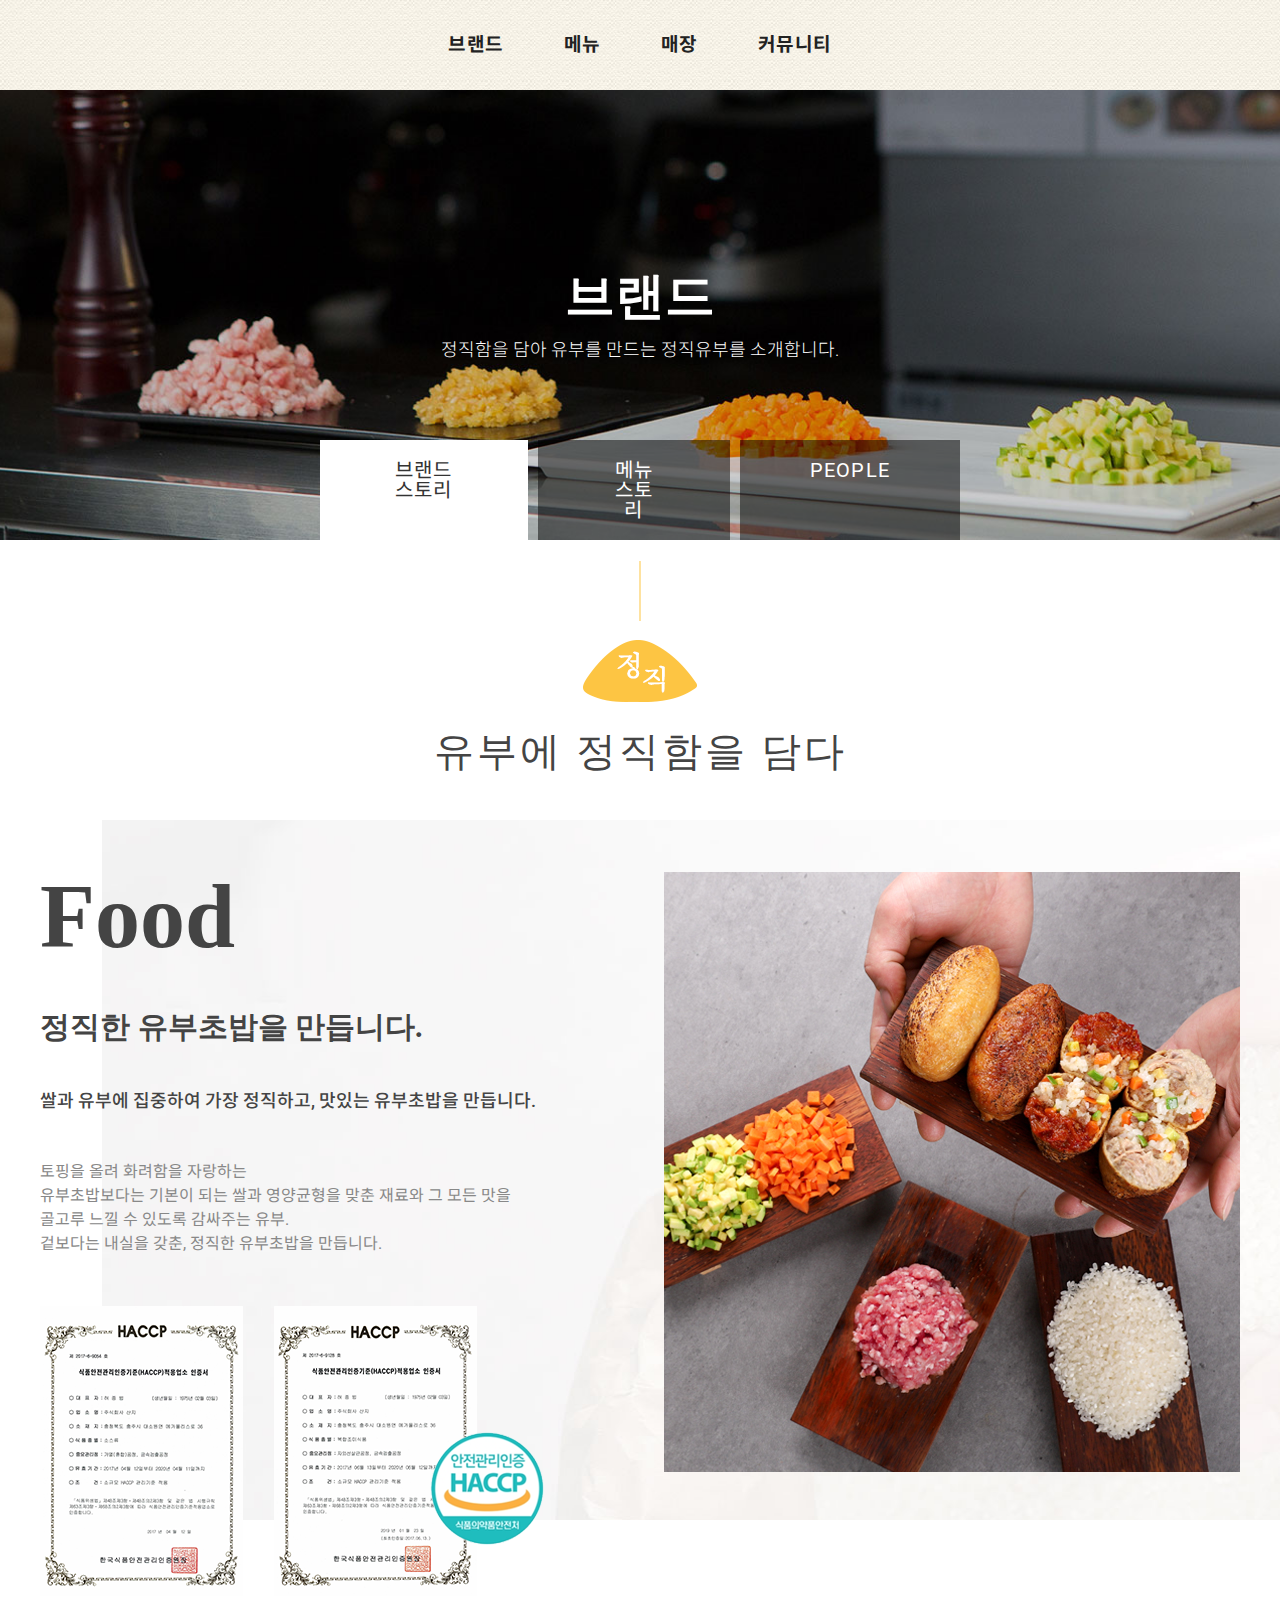
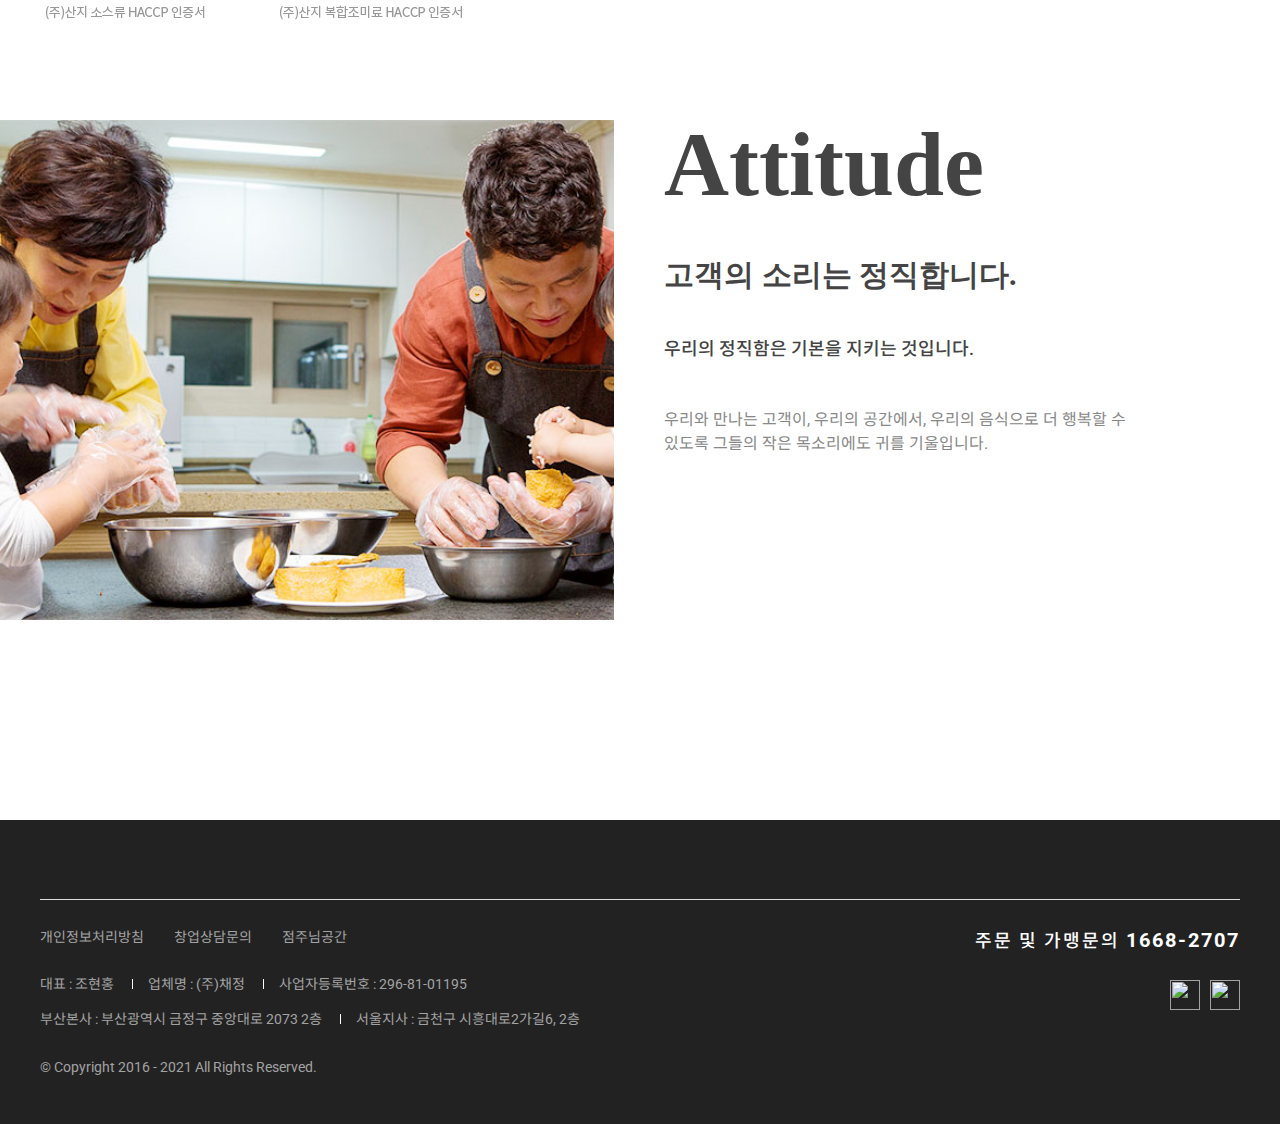
==== doc/brand01.html @ 8e42db9a "Add files via upload" ====
<!DOCTYPE html>
<html lang="en">

<head>
    <meta charset="UTF-8">
    <meta http-equiv="X-UA-Compatible" content="IE=edge">
    <meta name="viewport" content="width=device-width, initial-scale=1.0">
    <title>정직유부-유부초밥전문점</title>
    <link rel="stylesheet" href="../css/common.css">
    <link rel="stylesheet" href="../css/basic.css">
    <link rel="stylesheet" href="../css/font.css">
    <link rel="stylesheet" href="../css/slick.css">

    <link rel="stylesheet" href="../css/header.css">
    <link rel="stylesheet" href="../css/brand.css">
    <link rel="stylesheet" href="../css/footer.css">

    <script src="../js/jquery-1.12.4.min.js"></script>
    <script src="../js/slick.min.js"></script>
    <script src="../js/main.js"></script>
</head>

<body>
    <div class="Wrap">
        <header id="header">
            <div class="flex_inner h_flex">
                <h1>
                    <a href="./index.html">
                        <img src="./img/h_logo.png" alt="">
                    </a>
                </h1>
                <nav class="gnb">
                    <ul>
                        <li><a href="">브랜드</a></li>
                        <li><a href="">메뉴</a></li>
                        <li><a href="">매장</a></li>
                        <li><a href="">커뮤니티</a></li>
                    </ul>
                </nav>
                <div class="bar">
                    <a href="#!">
                        <i class="xi-bars"></i>
                    </a>
                </div>
            </div>

        </header>

        <main>
            <section class="brandNav">
                <div class="inner">
                    <h2>브랜드</h2>
                    <p>정직함을 담아 유부를 만드는 정직유부를 소개합니다.</p>
                </div>
                <div class="b_nav">
                    <ul>
                        <li class="on"><a href="../doc/brand01.html">브랜드스토리</a></li>
                        <li><a href="../doc/brand02.html">메뉴스토리</a></li>
                        <li><a href="../doc/brand03.html">PEOPLE</a></li>
                    </ul>
                </div>
            </section>
            <section class="subStory sec">
                <div class="story_food">
                    <div class="inner">
                        <div class="top">
                            <figure><img src="../img/sub/brand_ico.gif" alt=""></figure>
                            <h2>유부에 정직함을 담다</h2>
                        </div>
                        <div class="food_bg">
                            <div class="left">
                                <div class="story_tit">
                                    Food
                                </div>
                                <b>정직한 유부초밥을 만듭니다.</b>
                                <p>쌀과 유부에 집중하여 가장 정직하고, 맛있는 유부초밥을 만듭니다.</p>
                                <div class="story_text">
                                    <span>토핑을 올려 화려함을 자랑하는</span>
                                    <span>유부초밥보다는 기본이 되는 쌀과 영양균형을 맞춘 재료와 그 모든 맛을 </span>
                                    <span>골고루 느낄 수 있도록 감싸주는 유부. </span>
                                    <span>겉보다는 내실을 갖춘, 정직한 유부초밥을 만듭니다.</span>
                                </div>
                                <div class="food_haccp">
                                    <img src="../img/sub/brand01_img01.png" alt="">
                                </div>
                            </div>
                            <div class="right">
                                <div class="food_img"></div>
                            </div>
                        </div>
                    </div>
                </div>
                <div class="story_people">

                    <div class="left">
                        <div class="food_img"></div>
                    </div>
                    <div class="inner">
                        <div class="right">
                            <div class="story_tit">
                                Attitude
                            </div>
                            <b>고객의 소리는 정직합니다.</b>
                            <p>우리의 정직함은 기본을 지키는 것입니다.</p>
                            <div class="story_text">
                                <span>우리와 만나는 고객이, 우리의 공간에서, 우리의 음식으로 더 행복할 수</span>
                                <span>있도록 그들의 작은 목소리에도 귀를 기울입니다. </span>
                            </div>

                        </div>

                    </div>
                </div>
            </section>
        </main>

        <footer id="footer">
            <div class="inner">
                <div class="f_logo">
                    <img src="./img/f_logo.png" alt="">
                </div>
            </div>
            <div class="flex_inner">
                <div class="f_left">

                    <ul>
                        <li><a href="#!">개인정보처리방침</a></li>
                        <li><a href="#!">창업상담문의</a></li>
                        <li><a href="#!">점주님공간</a></li>
                    </ul>
                    <address>
                        <span>대표 : 조현홍</span>
                        <span>업체명 : (주)채정</span>
                        <span>사업자등록번호 : 296-81-01195</span>
                        <br>
                        <br>
                        <span>부산본사 : 부산광역시 금정구 중앙대로 2073 2층</span>
                        <span>서울지사 : 금천구 시흥대로2가길6, 2층</span>
                    </address>
                    <div class="copy">&copy; Copyright 2016 - 2021 All Rights Reserved.</div>
                </div>
                <div class="f_right">
                    <div class="f_tel">
                        <strong><i class="xi-call"></i>주문 및 가맹문의 <b>1668-2707</b></strong>
                    </div>
                    <div class="f_sns">
                        <a href=""><img src="./img/btn_blog.png" alt=""></a>
                        <a href=""><img src="./img/btn_instagram.png" alt=""></a>
                    </div>
                </div>
            </div>
        </footer>
        <div id="top_btn">
            <a href="">
                <img src="./img/btn_top.jpg" alt="">
            </a>
        </div>
    </div>
</body>

</html>
---- css/common.css ----
/* reset : 기존에 html tag에 적용된 스타일을 
div기본 스타일로 통일 (reser)해 줘서 레이아웃을 잡기 편리하도록 만들어주는 css */

/* 선택자를 사용해서 연결된 파일의 스타일을 빠꾸어 준다. */

/* *은 모든(all) tag라는 의미를 가진 선택자... */
* {
    margin: 0;
    padding: 0;
    font-size: inherit;
    font-weight: inherit;
    color: inherit;
    /* padding 과 border를 포함해서 박스 사이즈가 늘어나는 것을 박스 안쪽으로 가둔다. */
    box-sizing: border-box;
}

*::before,
*::after {
    box-sizing: border-box;
}

ul,
ol,
li {
    list-style: none;
}

em,
i,
address {
    font-style: normal;
}

b,
strong {
    font-weight: normal;
}

a {
    text-decoration: none;
}

img {
    vertical-align: middle;
    max-width: 100%;
}

body {
    /* 문장간의 공간을 폰트사이즈와 동일하게 해서 layout을 쉽게 구현할 수 있게 해준다. */
    font-family: 'Roboto', 'Noto Sans KR', sans-serif;
    font-size: 16px;
    line-height: 1;
    color: #444;

}

.cf::after,
.clearflx::after,
.row::after {
    content: "";
    display: block;
    clear: both;
}

.slick-track,
.slick-list {
    transition-delay: 0.03s;
}
---- css/basic.css ----
input,
button,
textarea {
    font-family: 'Roboto', 'Noto Sans KR', sans-serif;
    color: #444;
    vertical-align: middle;
}

button {
    cursor: pointer;
}

.btn_o {
    background: transparent;
    border: none;
    outline: none;
    line-height: 1;
}

.bold {
    font-family: 'Nanum Myeongjo', serif;
}

.inner {
    width: 1200px;
    margin: 0 auto;
}

.flex_inner {
    display: flex;
    gap: 30px;
    width: 1200px;
    margin: 0 auto;
}

.sec {
    padding: 100px 0;
}

.sec .tit {
    width: 1200px;
    margin: 0 auto;
    text-align: center;
}

.sec .tit h2 {
    font-size: 20px;
    font-weight: 300;
    letter-spacing: 0.35em;
    margin: 0 0 10px 0;
}

.sec .tit .tit_dec {
    display: block;
    font-size: 14px;
    margin: 0 0 50px 0;
    word-break: keep-all;
    line-height: 24px;
}

.btn {
    display: inline-block;
    background: transparent;
    border: 1px solid #444;
    padding: 7px 20px 7px 20px;
}
---- css/font.css ----
@import url('https://fonts.googleapis.com/css2?family=Noto+Sans+KR:wght@100;300;400;500;700;900&family=Roboto:wght@100;300;400;500;700;900&display=swap');
@import url('https://cdn.jsdelivr.net/npm/xeicon@2.3.3/xeicon.min.css');
@import url('https://fonts.googleapis.com/css2?family=Nanum+Myeongjo:wght@400;700;800&display=swap');
---- css/header.css ----
/* 스크롤시 헤더 변화 시작 */

#header {
    position: static;
    top: 0;
    left: 0;
    width: 100%;
    height: 90px;
    z-index: 999;
    color: #222;
    background: url(../img/header_bg.jpg);
}

#header img.colr {
    display: none;
}


#header img.white {
    display: inline-block;
}

#header .h_flex {
    justify-content: space-between;
}

#header h1 {
    line-height: 90px;
}

#header h1 a {
    display: block;
}

#header .gnb {
    line-height: 90px;
}

#header .gnb ul {
    display: flex;
    gap: 60px;
}

#header .gnb>ul>li>a {
    display: block;
    font-size: 19px;
    font-weight: 700;

    letter-spacing: 1.5px;
    transition: 0.4s;
}

#header .gnb>ul>li>a:hover {
    color: #8a7854;
}

/* #header.top .gnb>ul>li:nth-child(2) .menu_wrap .h_drop {
    transform: translate(100px, 0);
}

#header .gnb>ul>li .menu_wrap {
    position: absolute;
    top: 80px;
    left: 0;
    right: 0;
    line-height: 50px;
    height: 0px;
    background: #fafafa;
    border-top: 1px solid #ddd;
    border-bottom: 1px solid #f9f9f9;

    transition: 0.5s;
    display: none;
}

#header .gnb>ul>li:hover .menu_wrap {
    display: block;
    top: 90px;
    left: 0;
    right: 0;
    height: 50px;
}

#header .gnb>ul>li .h_drop {
    display: flex;
    justify-content: center;
    gap: 30px;
    width: 520px;
    margin: 0 auto;
}

#header .gnb>ul>li:nth-child(1) .h_drop {
    justify-content: flex-start;
}

#header .gnb>ul>li:nth-child(2) .h_drop {
    justify-content: flex-start;
    padding: 0 0 0 40px;
}

#header .gnb>ul>li:nth-child(3) .h_drop {
    justify-content: flex-end;
}

#header .gnb>ul>li:nth-child(4) .h_drop {
    justify-content: flex-end;
} */

#header .bar {}

#header .bar a {
    display: block;
    line-height: 90px;

}

#header .bar i {
    font-size: 25px;
    font-weight: 900;
    transform: 0.7s;
}

#header .bar i:hover {
    color: #8a7854;
}
---- css/brand.css ----
/* { 브랜드 네비 공용 */
.brandNav {
    position: relative;
    background: url(../img/sub/brand_nav.jpg) no-repeat center center/cover;
    width: 100%;
    height: 450px;
}

.brandNav .inner {
    position: absolute;
    top: 50%;
    left: 50%;
    transform: translate(-50%, -50%);
    text-align: center;
}

.brandNav .inner h2 {
    font-family: 'Song Myung', serif;
    font-size: 50px;
    font-weight: 900;
    color: #fff;

    margin: 0 0 20px 0;
}

.brandNav .inner p {
    font-size: 18px;
    font-weight: 300;
    color: #fff;
}

.brandNav .b_nav {
    position: absolute;
    bottom: 0;
    left: 50%;
    transform: translate(-50%, 0);
}

.brandNav .b_nav ul {
    display: flex;
    gap: 10px;
    justify-content: center;

}

.brandNav .b_nav ul>li {
    background: rgba(0, 0, 0, 0.5);
    transition: 0.4s;
}

.brandNav .b_nav ul>li:hover {
    background: rgba(221, 173, 76, 0.9);
}

.brandNav .b_nav ul>li.on {
    background: #fff;
}

.brandNav .b_nav ul>li.on a {
    color: #333;
}

.brandNav .b_nav ul>li>a {
    display: block;
    text-align: center;
    font-size: 20px;
    padding: 20px 70px;
    color: #fff;
    letter-spacing: 1.2px;
}

/* 브랜드 네비 공용 } */





/* { Food */
.story_food {
    position: relative;
    padding: 0 0 100px 0;
}


.story_food::after {
    content: "";
    display: block;
    clear: both;
}

.story_food .inner .top {
    position: relative;
    text-align: center;
    margin: 0 0 100px 0;
}

.story_food .inner .top::before {
    content: "";
    position: absolute;
    top: -60%;
    left: 50%;
    transform: translate(-50%, 0);

    width: 1px;
    height: 60px;
    background: #fdc543;

}

.story_food .inner .top figure {
    margin: 0 0 30px 0;
}

.story_food .inner .top h2 {
    font-family: 'Song Myung', serif;
    font-size: 40px;
    letter-spacing: 3px;
}

.story_food .inner .left {
    width: 48%;
    float: left;
}

.story_food .inner .left .story_tit {
    font-family: 'Song Myung', serif;
    font-size: 90px;
    font-weight: 900;
    margin: 0 0 50px 0;
}

.story_food .inner .left b {
    display: block;
    font-family: 'Song Myung', serif;
    font-size: 30px;
    font-weight: 900;
    margin: 0 0 50px 0;
}

.story_food .inner .left .story_text {
    margin: 0 0 50px 0;
}

.story_food .inner .left .story_text span {
    display: block;
    line-height: 1.5;
    color: #888;
}

.story_food .inner .left p {

    font-size: 18px;
    font-weight: 500;
    margin: 0 0 50px 0;
}

.story_food .inner .right {
    width: 48%;
    float: right;
}

.story_food .inner .right .food_img {
    background: url(../img/sub/brand01_img02.jpg);
    width: 100%;
    height: 600px;
}


.story_food .food_bg::after {
    content: "";
    position: absolute;
    background: url(../img/sub/brand01_bg01.jpg) no-repeat;
    top: 180px;
    right: 0;
    display: block;
    width: 92%;
    height: 700px;
    z-index: -1;
}

/* Food } */





/* { people */
.story_people {
    position: relative;
    padding: 0 0 100px 0;
}

.story_people::after {
    content: "";
    display: block;
    clear: both;
}

.story_people .left {
    width: 48%;
    float: left;
}

.story_people .left .food_img {
    background: url(../img/sub/brand01_img03.jpg) no-repeat center center/cover;
    width: 100%;
    height: 500px;
}

.story_people .right {
    width: 48%;
    float: right;
}

.story_people .inner .right .story_tit {
    font-family: 'Song Myung', serif;
    font-size: 90px;
    font-weight: 900;
    margin: 0 0 50px 0;
}

.story_people .inner .right b {
    display: block;
    font-family: 'Song Myung', serif;
    font-size: 30px;
    font-weight: 900;
    margin: 0 0 50px 0;
}

.story_people .inner .right .story_text {
    margin: 0 0 50px 0;
}

.story_people .inner .right .story_text span {
    display: block;
    line-height: 1.5;
    color: #888;
}

.story_people .inner .right p {

    font-size: 18px;
    font-weight: 500;
    margin: 0 0 50px 0;
}

/* people } */
---- css/footer.css ----
#footer {
    padding: 50px 0;

    background: #222;
    color: #a2a2a2;

    font-size: 14px;
}

#footer .flex_inner {
    justify-content: space-between;
}

#footer .f_right .f_tel i {
    margin: 0 10px 0 0;
}

#footer .f_right .f_tel strong {
    display: inline-block;
    color: #fff;
    font-size: 18px;
    font-weight: 500;

    margin: 0 0 30px 0;
    letter-spacing: 2px;
}

#footer .f_right .f_tel b {
    font-size: 20px;
    font-weight: 700;
}

#footer .f_right .f_sns {
    display: flex;
    gap: 10px;
    justify-content: flex-end;
}

#footer .f_right .f_sns img {
    width: 30px;
    height: 30px;
}

#footer .inner .f_logo {
    display: block;
    margin: 0 0 30px 0;
    padding: 0 0 15px 0;
    border-bottom: 1px solid #ddd;
}

#footer .f_left ul {

    display: flex;
    gap: 30px;
    justify-content: flex-start;
}

#footer .f_left ul>li>a {
    display: inline-block;
    font-size: 14px;
    margin: 0 0 30px 0;
    transition: 0.5s;
}

#footer .f_left ul>li>a:hover {
    color: #edab14;
}


#footer .f_left address {
    margin: 0 0 30px 0;
}

#footer .f_left address span {
    line-height: 1.5;
    display: inline-block;
}

#footer .f_left address span~span::before {
    content: "";
    display: inline-block;

    width: 1px;
    height: 10px;

    background: #fff;

    margin: 0 15px;

}

#footer .f_left address span:nth-child(6)::before {
    content: none;
}

#footer .f_bot {
    text-align: center;
}

#footer .f_bot .copy {
    text-align: left;

}

/* 상단위치 이동 버튼 */

#top_btn {
    position: fixed;
    bottom: 20px;
    right: 20px;

}

#top_btn a {
    display: block;
    font-size: 0;

    visibility: hidden;
    opacity: 0;
    transition: 0.5s;
}

#top_btn img {
    transition: 0.4s;
}

#top_btn a:hover img {
    transform: scale(1.1);
}

#top_btn a.on {
    visibility: visible;
    opacity: 1;
}
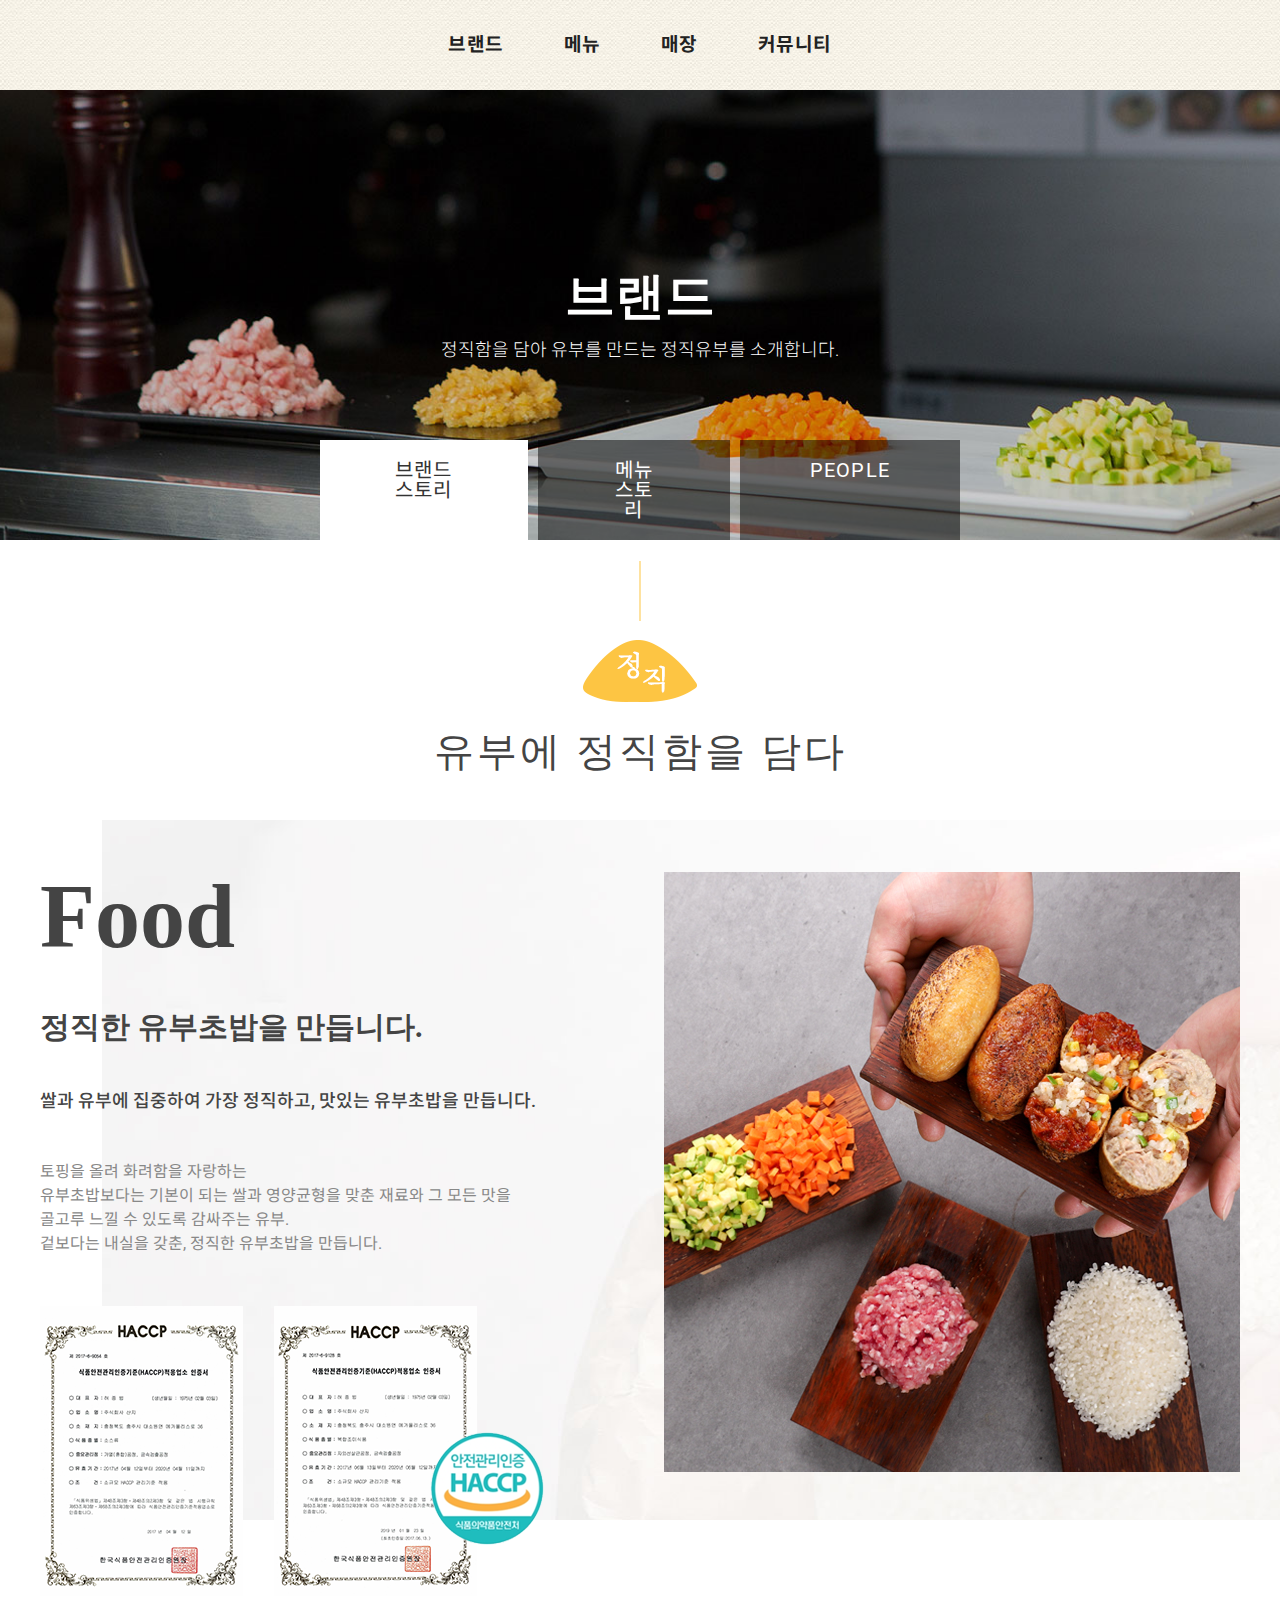
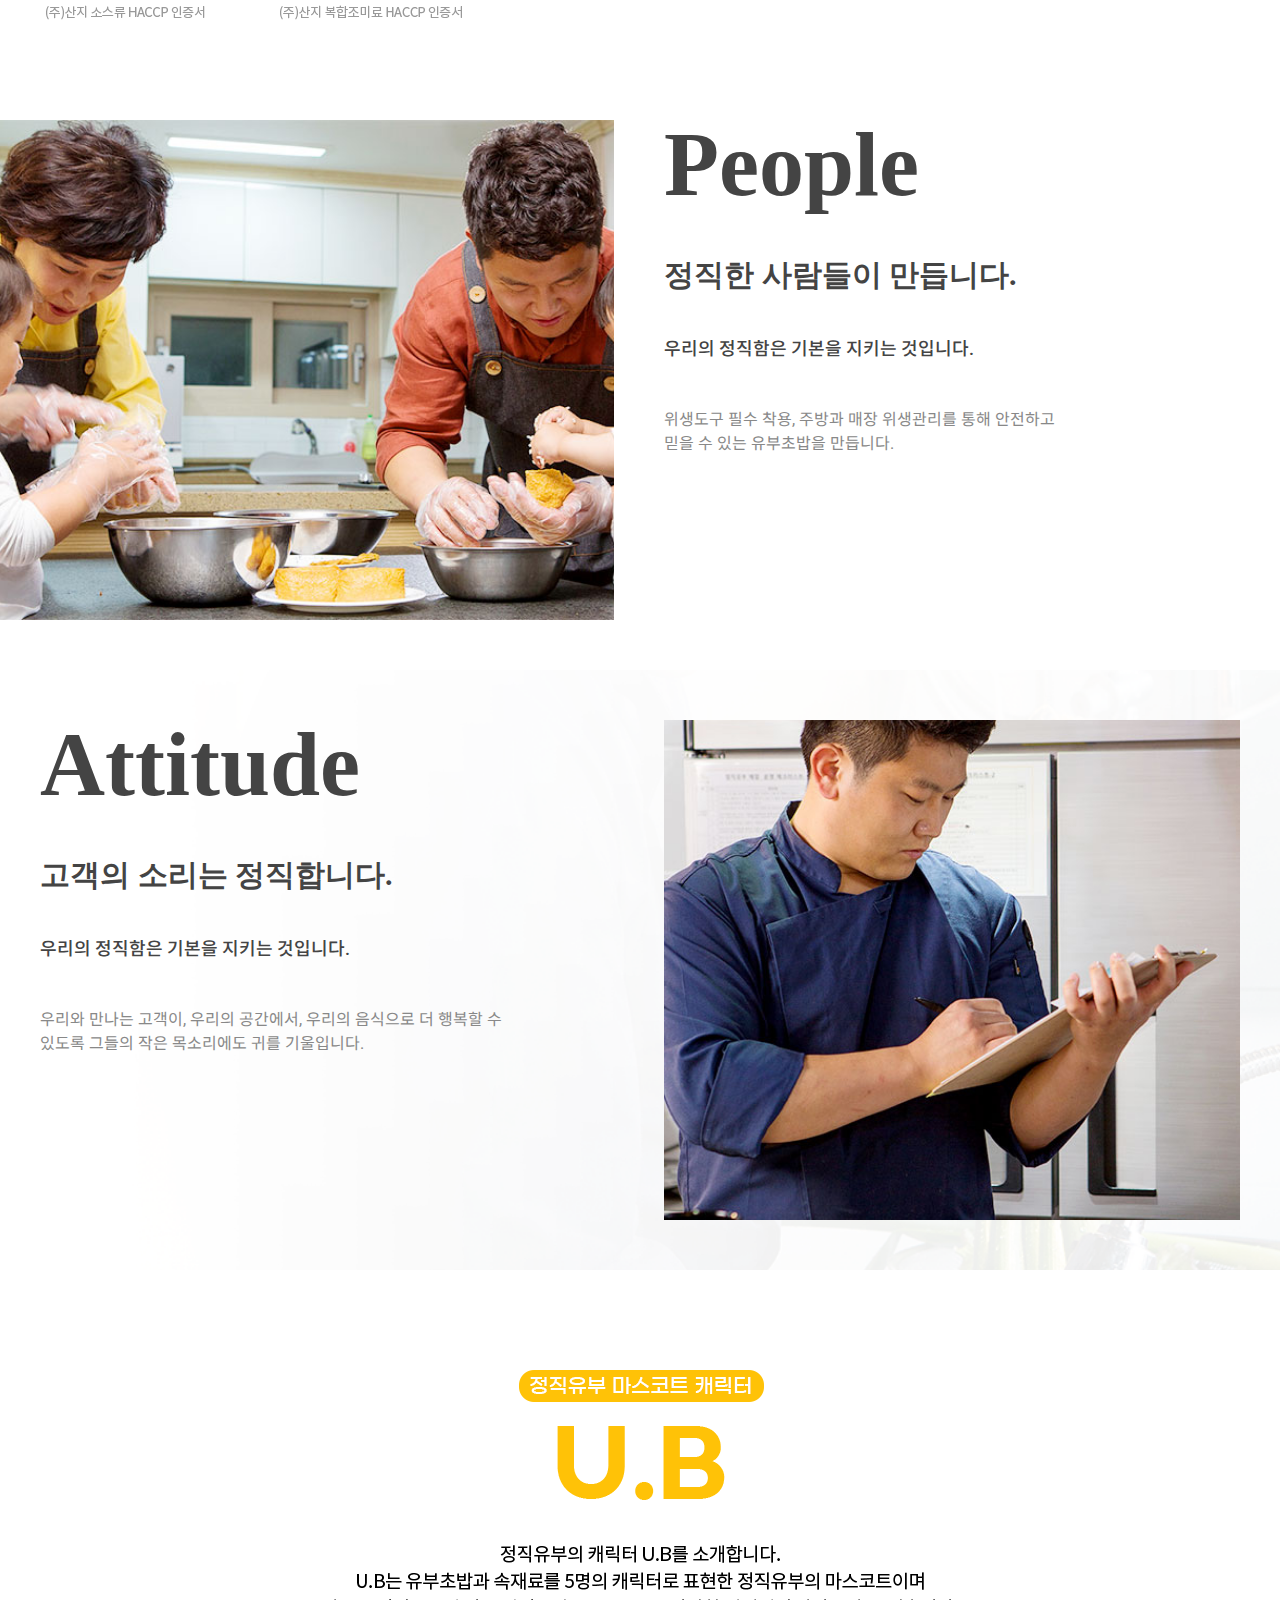
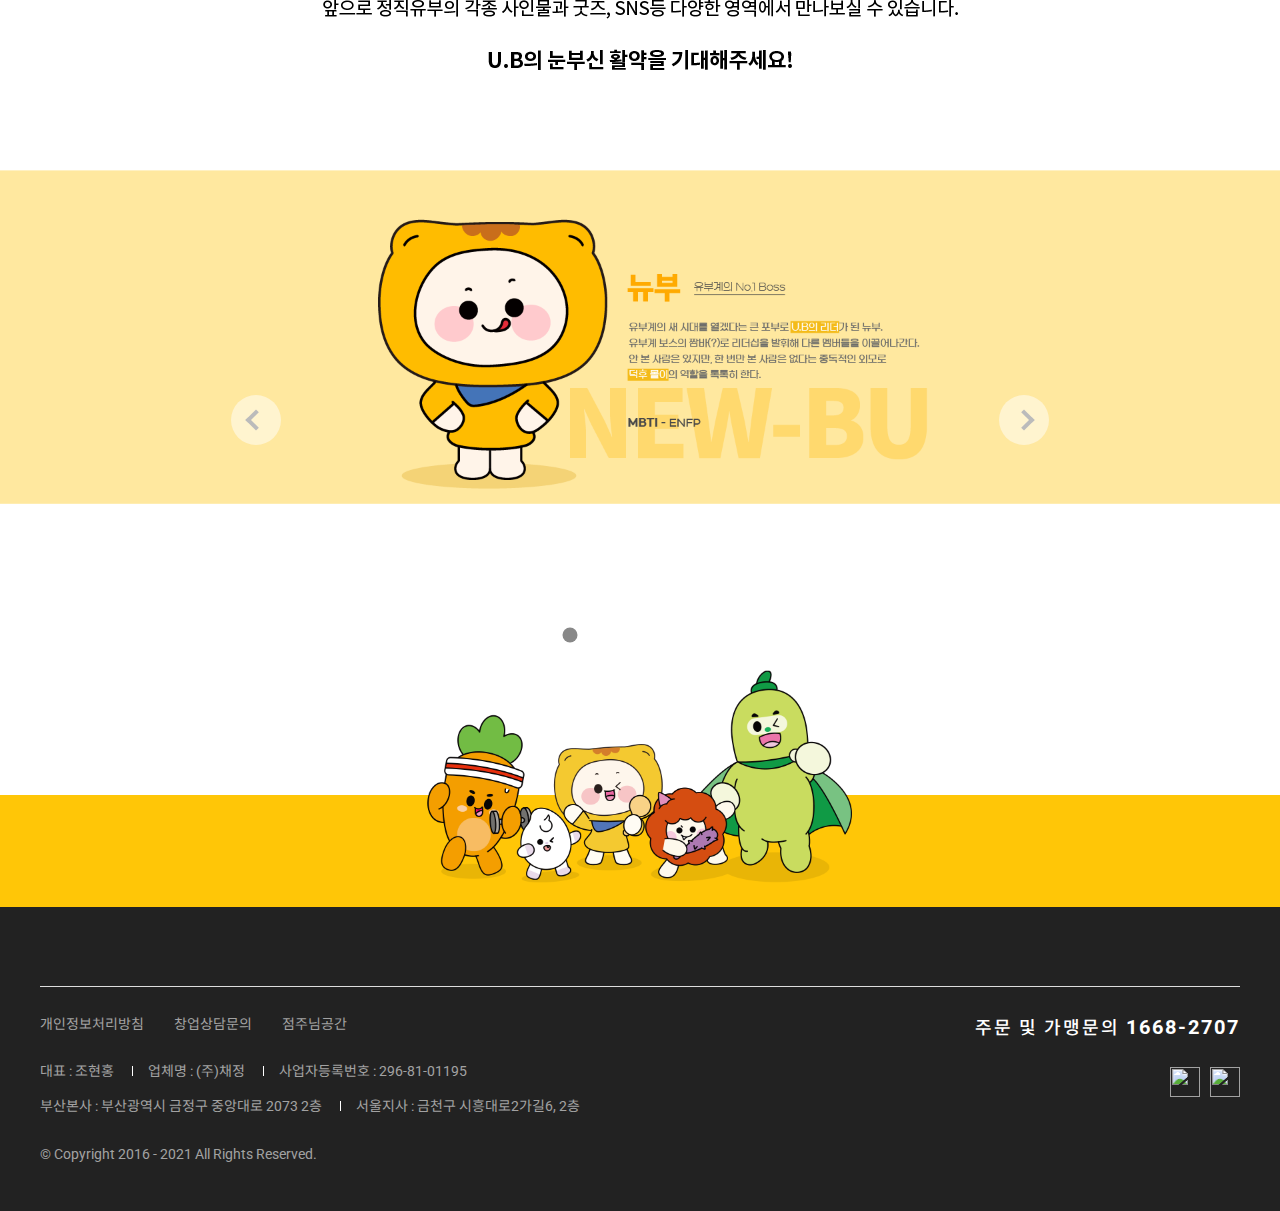
==== commit e1d41a7f: "Add files via upload" ====
--- a/doc/brand01.html
+++ b/doc/brand01.html
@@ -60,7 +60,7 @@
                     </ul>
                 </div>
             </section>
-            <section class="subStory sec">
+            <section class="subStory">
                 <div class="story_food">
                     <div class="inner">
                         <div class="top">
@@ -76,8 +76,8 @@
                                 <p>쌀과 유부에 집중하여 가장 정직하고, 맛있는 유부초밥을 만듭니다.</p>
                                 <div class="story_text">
                                     <span>토핑을 올려 화려함을 자랑하는</span>
-                                    <span>유부초밥보다는 기본이 되는 쌀과 영양균형을 맞춘 재료와 그 모든 맛을 </span>
-                                    <span>골고루 느낄 수 있도록 감싸주는 유부. </span>
+                                    <span>유부초밥보다는 기본이 되는 쌀과 영양균형을 맞춘 재료와 그 모든 맛을</span>
+                                    <span>골고루 느낄 수 있도록 감싸주는 유부.</span>
                                     <span>겉보다는 내실을 갖춘, 정직한 유부초밥을 만듭니다.</span>
                                 </div>
                                 <div class="food_haccp">
@@ -90,6 +90,7 @@
                         </div>
                     </div>
                 </div>
+
                 <div class="story_people">
 
                     <div class="left">
@@ -98,17 +99,54 @@
                     <div class="inner">
                         <div class="right">
                             <div class="story_tit">
-                                Attitude
+                                People
                             </div>
-                            <b>고객의 소리는 정직합니다.</b>
+                            <b>정직한 사람들이 만듭니다.</b>
                             <p>우리의 정직함은 기본을 지키는 것입니다.</p>
                             <div class="story_text">
-                                <span>우리와 만나는 고객이, 우리의 공간에서, 우리의 음식으로 더 행복할 수</span>
-                                <span>있도록 그들의 작은 목소리에도 귀를 기울입니다. </span>
+                                <span>위생도구 필수 착용, 주방과 매장 위생관리를 통해 안전하고</span>
+                                <span>믿을 수 있는 유부초밥을 만듭니다.</span>
                             </div>
+                        </div>
+                    </div>
+                </div>
 
+                <div class="story_attitude">
+                    <div class="inner">
+                        <div class="attitude_bg">
+                            <div class="left">
+                                <div class="story_tit">
+                                    Attitude
+                                </div>
+                                <b>고객의 소리는 정직합니다.</b>
+                                <p>우리의 정직함은 기본을 지키는 것입니다.</p>
+                                <div class="story_text">
+                                    <span>우리와 만나는 고객이, 우리의 공간에서, 우리의 음식으로 더 행복할 수</span>
+                                    <span>있도록 그들의 작은 목소리에도 귀를 기울입니다.</span>
+                                </div>
+                            </div>
+                            <div class="right">
+                                <div class="food_img"></div>
+                            </div>
                         </div>
+                    </div>
+                </div>
 
+                <div class="story_mascot">
+                    <div class="inner">
+                        <div class="mas_tit">
+                            <img src="../img/sub/brand01_mascot.png" alt="">
+                        </div>
+                    </div>
+                    <div class="mas_slide">
+                        <div><img src="../img/sub/brand01_slide01.png" alt=""></div>
+                        <div><img src="../img/sub/brand01_slide02.png" alt=""></div>
+                        <div><img src="../img/sub/brand01_slide03.png" alt=""></div>
+                        <div><img src="../img/sub/brand01_slide04.png" alt=""></div>
+                        <div><img src="../img/sub/brand01_slide05.png" alt=""></div>
+                    </div>
+                    <div class="mas_bottom">
+                        <figure><img src="../img/sub/brand01_f-img.png" alt=""></figure>
                     </div>
                 </div>
             </section>
--- a/css/brand.css
+++ b/css/brand.css
@@ -72,7 +72,9 @@
 /* 브랜드 네비 공용 } */
 
 
-
+.subStory {
+    padding: 100px 0 0 0;
+}
 
 
 /* { Food */
@@ -244,4 +246,241 @@
     margin: 0 0 50px 0;
 }
 
-/* people } */+/* people } */
+
+
+
+
+
+/* { attitude */
+.story_attitude {
+    position: relative;
+    padding: 0 0 100px 0;
+}
+
+.story_attitude::after {
+    content: "";
+    display: block;
+    clear: both;
+}
+
+.story_attitude .inner .top h2 {
+    font-family: 'Song Myung', serif;
+    font-size: 40px;
+    letter-spacing: 3px;
+}
+
+.story_attitude .inner .left {
+    width: 48%;
+    float: left;
+}
+
+.story_attitude .inner .left .story_tit {
+    font-family: 'Song Myung', serif;
+    font-size: 90px;
+    font-weight: 900;
+    margin: 0 0 50px 0;
+}
+
+.story_attitude .inner .left b {
+    display: block;
+    font-family: 'Song Myung', serif;
+    font-size: 30px;
+    font-weight: 900;
+    margin: 0 0 50px 0;
+}
+
+.story_attitude .inner .left .story_text {
+    margin: 0 0 50px 0;
+}
+
+.story_attitude .inner .left .story_text span {
+    display: block;
+    line-height: 1.5;
+    color: #888;
+}
+
+.story_attitude .inner .left p {
+
+    font-size: 18px;
+    font-weight: 500;
+    margin: 0 0 50px 0;
+}
+
+.story_attitude .inner .right {
+    width: 48%;
+    float: right;
+}
+
+.story_attitude .right .food_img {
+    background: url(../img/sub/brand01_img04.jpg) no-repeat center center/cover;
+    width: 100%;
+    height: 500px;
+}
+
+
+.story_attitude .attitude_bg::after {
+    content: "";
+    position: absolute;
+    background: url(../img/sub/brand01_bg02.png) no-repeat center center/cover;
+    top: -50px;
+    right: 0;
+    display: block;
+    width: 92%;
+    height: 600px;
+    z-index: -1;
+}
+
+/* attitude } */
+
+
+
+
+
+/* { story_mascot */
+.story_mascot {
+    padding: 50px 0 0 0;
+}
+
+.story_mascot .inner .mas_tit {
+    text-align: center;
+    margin: 0 0 100px 0;
+}
+
+.story_mascot .mas_slide {
+    position: relative;
+}
+
+.story_mascot .mas_slide div {
+    height: 500px;
+    font-size: 0;
+}
+
+/* .story_mascot .mas_slide figure:nth-child(1) {
+    background: url(../img/sub/brand01_slide01.png) no-repeat center center/cover;
+}
+
+.story_mascot .mas_slide figure:nth-child(2) {
+    background: url(../img/sub/brand01_slide02.png) no-repeat center center/cover;
+}
+
+.story_mascot .mas_slide figure:nth-child(3) {
+    background: url(../img/sub/brand01_slide03.png) no-repeat center center/cover;
+}
+
+.story_mascot .mas_slide figure:nth-child(4) {
+    background: url(../img/sub/brand01_slide04.png) no-repeat center center/cover;
+}
+
+.story_mascot .mas_slide figure:nth-child(5) {
+    background: url(../img/sub/brand01_slide05.png) no-repeat center center/cover;
+} 
+
+nth-child(1),(5)번 안먹힘
+*/
+
+.story_mascot .mas_slide .slick-dots {
+    position: absolute;
+    top: 90%;
+    left: 50%;
+    transform: translate(-50%, 0);
+}
+
+.story_mascot .mas_slide .slick-dots li {
+    position: relative;
+    display: inline-block;
+
+    width: 30px;
+    height: 30px;
+
+    margin: 0 5px 0 0;
+    background: transparent;
+
+    font-size: 0;
+
+    border-radius: 50%;
+
+    cursor: pointer;
+    transition: 0.5s;
+    border: 2px solid transparent;
+}
+
+.story_mascot .mas_slide .slick-dots li:last-child {
+    margin: 0;
+}
+
+.story_mascot .mas_slide .slick-dots li button {
+    position: absolute;
+    top: 50%;
+    left: 50%;
+    transform: translate(-50%, -50%);
+
+    width: 15px;
+    height: 15px;
+    border-radius: 50%;
+    border: none;
+    background: #fff;
+}
+
+.story_mascot .mas_slide .slick-dots li.slick-active button {
+    background: #888;
+}
+
+
+.story_mascot .mas_slide .slick-arrow {
+    position: absolute;
+    top: 50%;
+    left: 50%;
+    transform: translate(-50%, -50%);
+
+    width: 50px;
+    height: 50px;
+
+    border-radius: 50%;
+    border: none;
+    font-size: 0;
+
+    background: rgba(255, 255, 255, 0.5);
+    z-index: 1;
+}
+
+.story_mascot .mas_slide .slick-prev {
+    left: 20%;
+}
+
+.story_mascot .mas_slide .slick-prev::after {
+    content: "";
+
+    position: absolute;
+    top: 50%;
+    left: 50%;
+    transform: translate(-50%, -50%)rotate(45deg);
+    width: 15px;
+    height: 15px;
+
+    border-left: 4px solid#bbb;
+    border-bottom: 4px solid#bbb;
+}
+
+.story_mascot .mas_slide .slick-next {
+    left: 80%;
+}
+
+.story_mascot .mas_slide .slick-next::after {
+    content: "";
+
+    position: absolute;
+    top: 50%;
+    left: 50%;
+    transform: translate(-50%, -50%)rotate(45deg);
+    width: 15px;
+    height: 15px;
+
+    border-right: 4px solid#bbb;
+    border-top: 4px solid#bbb;
+}
+
+
+.story_mascot .mas_bottom {}
+
+/* story_mascot } */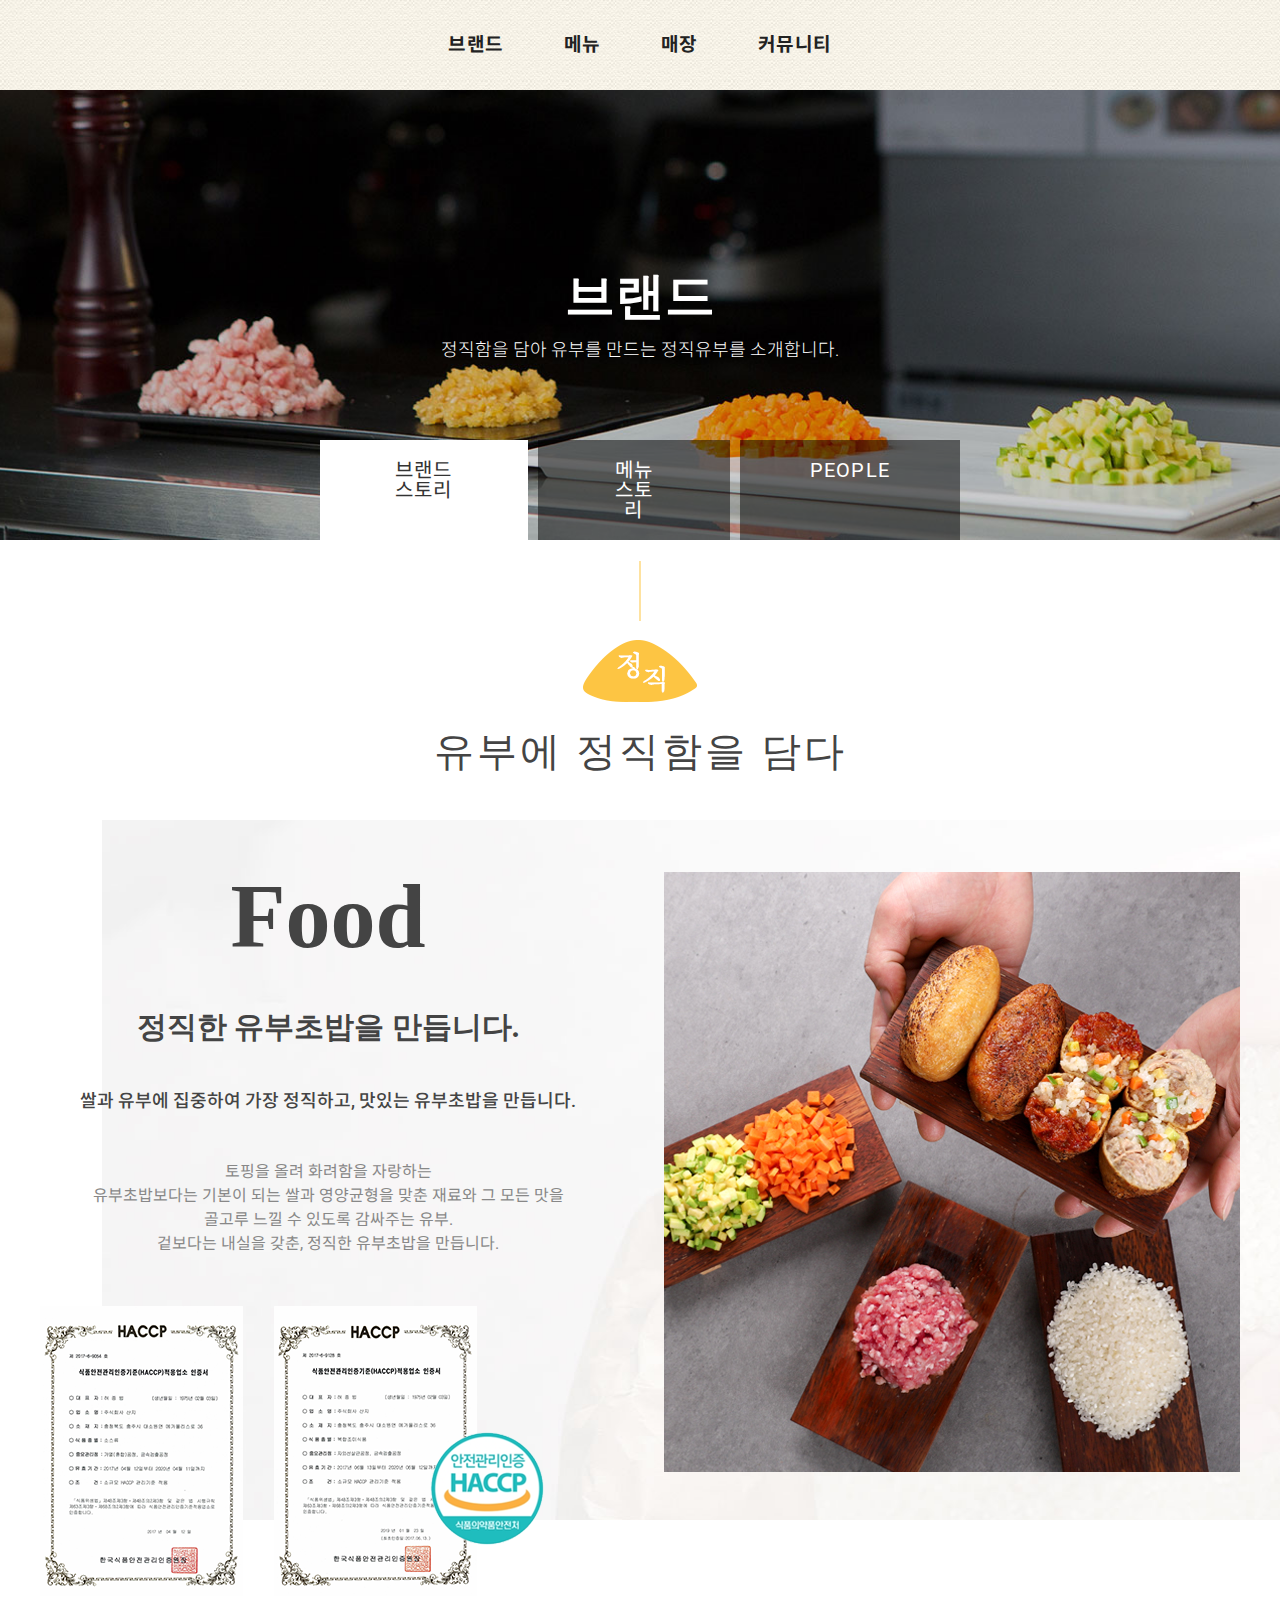
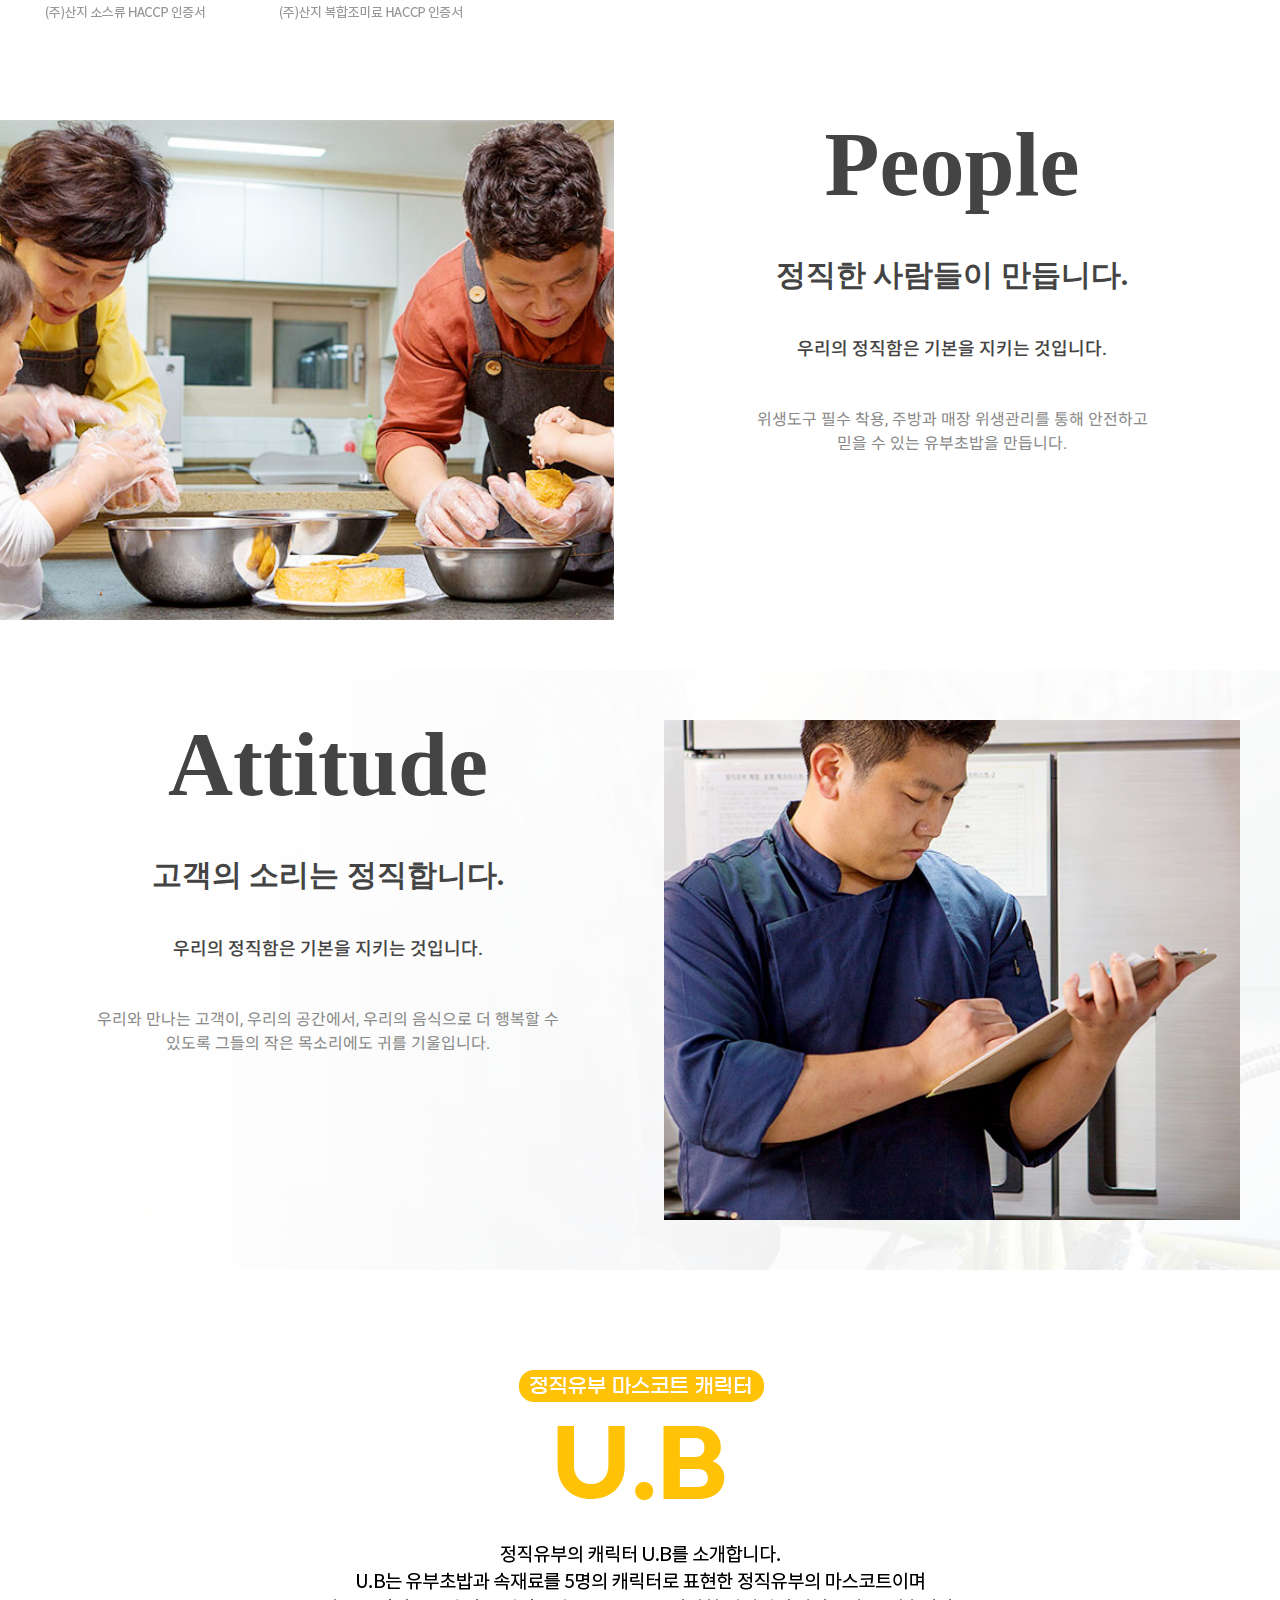
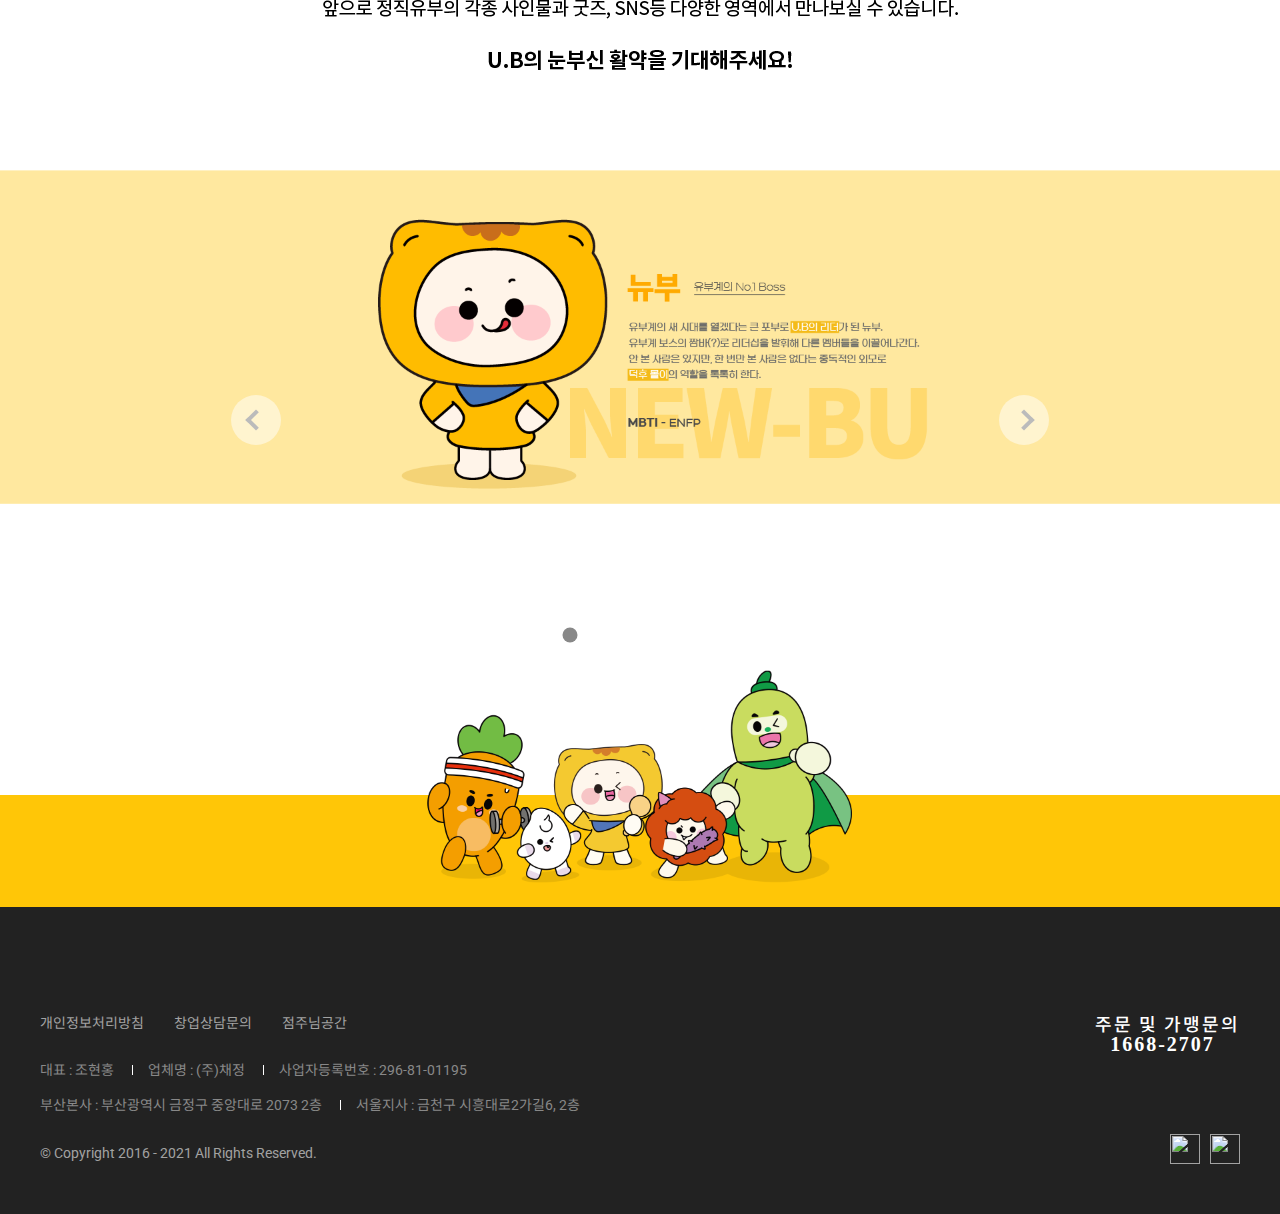
==== commit c79bd63e: "Add files via upload" ====
--- a/doc/brand01.html
+++ b/doc/brand01.html
@@ -60,7 +60,7 @@
                     </ul>
                 </div>
             </section>
-            <section class="subStory">
+            <section class="sub_BrandStory">
                 <div class="story_food">
                     <div class="inner">
                         <div class="top">
--- a/css/brand.css
+++ b/css/brand.css
@@ -19,7 +19,6 @@
     font-size: 50px;
     font-weight: 900;
     color: #fff;
-
     margin: 0 0 20px 0;
 }
 
@@ -40,7 +39,6 @@
     display: flex;
     gap: 10px;
     justify-content: center;
-
 }
 
 .brandNav .b_nav ul>li {
@@ -71,18 +69,89 @@
 
 /* 브랜드 네비 공용 } */
 
+/* { 브랜드 텍스트 공용 */
+
+.story_tit {
+    text-align: center;
+    font-family: 'Song Myung', serif;
+    font-size: 90px;
+    font-weight: 900;
+    margin: 0 0 50px 0;
+}
+
+b {
+    display: block;
+    text-align: center;
+    font-family: 'Song Myung', serif;
+    font-size: 30px;
+    font-weight: 900;
+    margin: 0 0 50px 0;
+}
+
+span {
+    text-align: center;
+    display: block;
+    line-height: 1.5;
+    color: #888;
+}
+
+/* 브랜드 텍스트 공용 } */
+
+/* { brand02 공용 */
+.flex_inner.br02_center {
+    justify-content: center;
+    padding: 50px 0;
+    text-align: center;
+}
+
+.flex_inner.br02_center>* {
+    flex: 1;
+}
+
+.brand02_box strong {
+    display: block;
+    font-size: 26px;
+    font-weight: 500;
+    margin: 0 0 20px 0;
+}
+
+.brand02_box p {
+    font-size: 16px;
+    font-weight: 300;
+    line-height: 1.3;
+    color: #888;
+    margin: 0 0 30px 0;
+}
+
+.brand02_bg {
+    position: relative;
+}
+
+.brand02_bg::after {
+    content: "";
+    position: absolute;
+    top: 250px;
+    width: 100%;
+    height: 400px;
+    background: #fcfbf8;
+
+    z-index: -1;
+}
+
+
+/* brand02 공용 } */
 
 .subStory {
     padding: 100px 0 0 0;
 }
 
+/* <--- 브랜드페이지1번 시작 ---> */
 
 /* { Food */
 .story_food {
     position: relative;
     padding: 0 0 100px 0;
 }
-
 
 .story_food::after {
     content: "";
@@ -106,11 +175,10 @@
     width: 1px;
     height: 60px;
     background: #fdc543;
-
 }
 
 .story_food .inner .top figure {
-    margin: 0 0 30px 0;
+    margin: 100px 0 30px 0;
 }
 
 .story_food .inner .top h2 {
@@ -124,33 +192,12 @@
     float: left;
 }
 
-.story_food .inner .left .story_tit {
-    font-family: 'Song Myung', serif;
-    font-size: 90px;
-    font-weight: 900;
-    margin: 0 0 50px 0;
-}
-
-.story_food .inner .left b {
-    display: block;
-    font-family: 'Song Myung', serif;
-    font-size: 30px;
-    font-weight: 900;
-    margin: 0 0 50px 0;
-}
-
 .story_food .inner .left .story_text {
     margin: 0 0 50px 0;
 }
 
-.story_food .inner .left .story_text span {
-    display: block;
-    line-height: 1.5;
-    color: #888;
-}
-
 .story_food .inner .left p {
-
+    text-align: center;
     font-size: 18px;
     font-weight: 500;
     margin: 0 0 50px 0;
@@ -167,7 +214,6 @@
     height: 600px;
 }
 
-
 .story_food .food_bg::after {
     content: "";
     position: absolute;
@@ -182,10 +228,6 @@
 
 /* Food } */
 
-
-
-
-
 /* { people */
 .story_people {
     position: relative;
@@ -214,43 +256,18 @@
     float: right;
 }
 
-.story_people .inner .right .story_tit {
-    font-family: 'Song Myung', serif;
-    font-size: 90px;
-    font-weight: 900;
-    margin: 0 0 50px 0;
-}
-
-.story_people .inner .right b {
-    display: block;
-    font-family: 'Song Myung', serif;
-    font-size: 30px;
-    font-weight: 900;
-    margin: 0 0 50px 0;
-}
-
 .story_people .inner .right .story_text {
     margin: 0 0 50px 0;
 }
 
-.story_people .inner .right .story_text span {
-    display: block;
-    line-height: 1.5;
-    color: #888;
-}
-
 .story_people .inner .right p {
-
+    text-align: center;
     font-size: 18px;
     font-weight: 500;
     margin: 0 0 50px 0;
 }
 
 /* people } */
-
-
-
-
 
 /* { attitude */
 .story_attitude {
@@ -275,33 +292,8 @@
     float: left;
 }
 
-.story_attitude .inner .left .story_tit {
-    font-family: 'Song Myung', serif;
-    font-size: 90px;
-    font-weight: 900;
-    margin: 0 0 50px 0;
-}
-
-.story_attitude .inner .left b {
-    display: block;
-    font-family: 'Song Myung', serif;
-    font-size: 30px;
-    font-weight: 900;
-    margin: 0 0 50px 0;
-}
-
-.story_attitude .inner .left .story_text {
-    margin: 0 0 50px 0;
-}
-
-.story_attitude .inner .left .story_text span {
-    display: block;
-    line-height: 1.5;
-    color: #888;
-}
-
 .story_attitude .inner .left p {
-
+    text-align: center;
     font-size: 18px;
     font-weight: 500;
     margin: 0 0 50px 0;
@@ -318,7 +310,6 @@
     height: 500px;
 }
 
-
 .story_attitude .attitude_bg::after {
     content: "";
     position: absolute;
@@ -332,10 +323,6 @@
 }
 
 /* attitude } */
-
-
-
-
 
 /* { story_mascot */
 .story_mascot {
@@ -483,4 +470,142 @@
 
 .story_mascot .mas_bottom {}
 
-/* story_mascot } */+/* story_mascot } */
+
+/* <--- 브랜드페이지1번 끝 ---> */
+
+
+/* <--- 브랜드페이지2번 시작 ---> */
+
+
+
+/* { taste */
+.story_taste {
+    position: relative;
+    padding: 0 0 100px 0;
+}
+
+.story_taste::after {
+    content: "";
+    display: block;
+    clear: both;
+}
+
+.story_taste .inner .top {
+    position: relative;
+    text-align: center;
+    margin: 0 0 100px 0;
+}
+
+.story_taste .inner .top::before {
+    content: "";
+    position: absolute;
+    top: -60%;
+    left: 50%;
+    transform: translate(-50%, 0);
+
+    width: 1px;
+    height: 60px;
+    background: #fdc543;
+}
+
+.story_taste .inner .top figure {
+    margin: 100px 0 30px 0;
+}
+
+.story_taste .inner .top h2 {
+    font-family: 'Song Myung', serif;
+    font-size: 40px;
+    letter-spacing: 3px;
+}
+
+.story_taste .inner .right {
+    width: 48%;
+    float: right;
+}
+
+.story_taste .left {
+    float: left;
+    width: 48%;
+}
+
+.story_taste .left .food_img {
+    background: url(../img/sub/brand02_img01.jpg) no-repeat center center/cover;
+    width: 100%;
+    height: 300px;
+}
+
+.story_taste .taste_f {
+    justify-content: space-between;
+    padding: 50px 0;
+    text-align: center;
+}
+
+/* taste } */
+
+/* { health */
+.story_health {
+    position: relative;
+    padding: 0 0 100px 0;
+}
+
+.story_health::after {
+    content: "";
+    display: block;
+    clear: both;
+}
+
+.story_health .inner .top h2 {
+    font-family: 'Song Myung', serif;
+    font-size: 40px;
+    letter-spacing: 3px;
+}
+
+.story_health .inner .left {
+    width: 48%;
+    float: left;
+}
+
+.story_health .right {
+    width: 48%;
+    float: right;
+}
+
+.story_health .right .food_img {
+    background: url(../img/sub/brand02_img05.jpg) no-repeat center center/cover;
+    width: 100%;
+    height: 300px;
+}
+
+/* health } */
+
+/* { price */
+.story_price {
+    position: relative;
+    /* padding: 0 0 100px 0; */
+}
+
+.story_price::after {
+    content: "";
+    display: block;
+    clear: both;
+}
+
+.story_price .left {
+    width: 48%;
+    float: left;
+}
+
+.story_price .left .food_img {
+    background: url(../img/sub/brand02_img08.jpg) no-repeat center center/cover;
+    width: 100%;
+    height: 300px;
+}
+
+.story_price .right {
+    width: 48%;
+    float: right;
+}
+
+
+/* price } */--- a/css/footer.css
+++ b/css/footer.css
@@ -45,7 +45,7 @@
     display: block;
     margin: 0 0 30px 0;
     padding: 0 0 15px 0;
-    border-bottom: 1px solid #ddd;
+
 }
 
 #footer .f_left ul {
